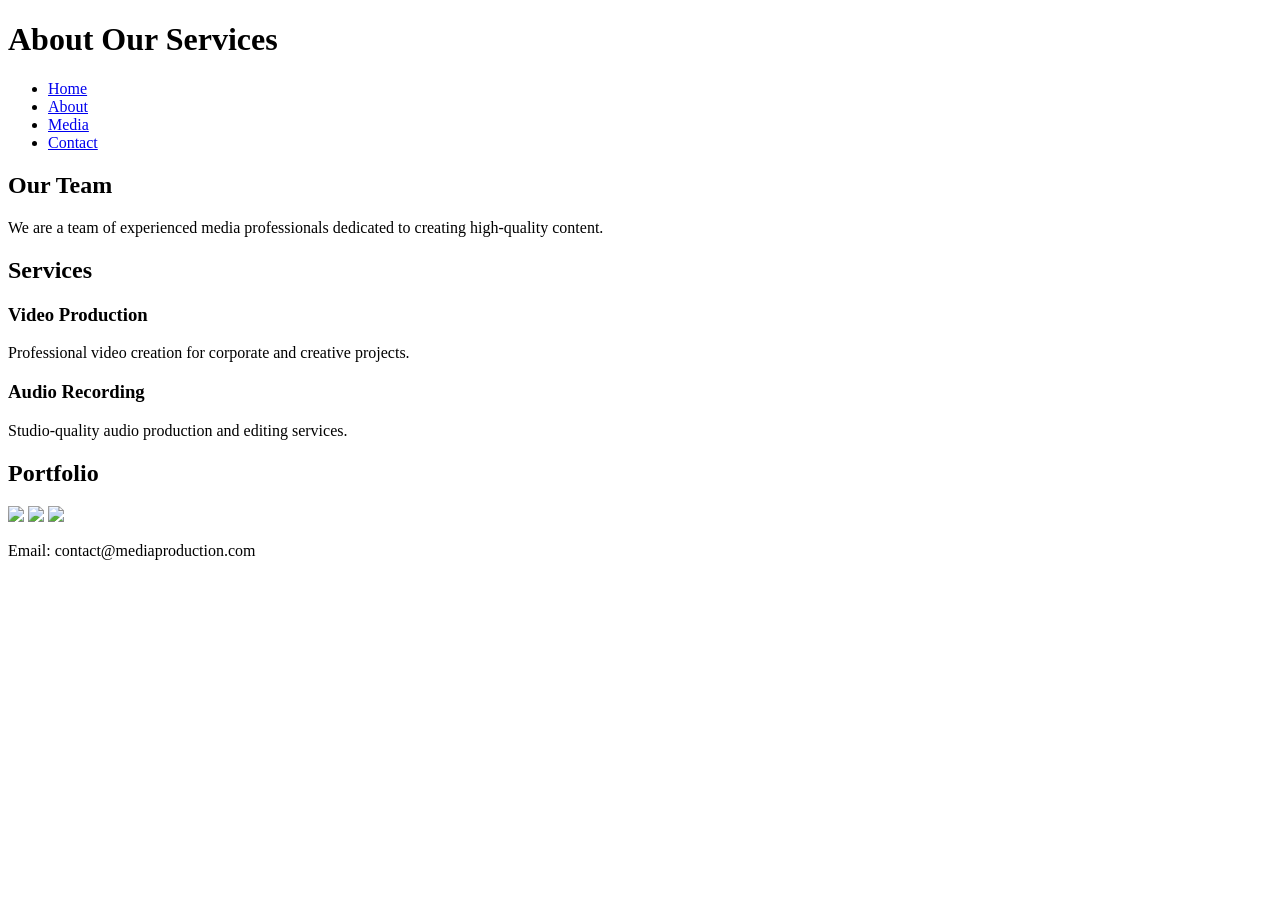
==== about.html @ cf5469ec "fix sematics about" ====
<!DOCTYPE html>
<html lang="en">
<head>
    <meta charset="UTF-8">
    <meta name="viewport" content="width=device-width, initial-scale=1.0">
    <title>About Us</title>
    <link rel="stylesheet" href="css/styles.css">
</head>
<body>
    <header class="top">
        <h1>About Our Services</h1>
        <nav class="nav">
            <ul>
                <li><a href="index.html">Home</a></li>
                <li><a href="about.html">About</a></li>
                <li><a href="media.html">Media</a></li>
                <li><a href="contact.html">Contact</a></li>
            </ul>
        </nav>
    </header>
    
    <section>
        <h2>Our Team</h2>
        <p>We are a team of experienced media professionals dedicated to creating high-quality content.</p>
    </section>
    
    <main>
        <h2>Services</h2>
        <!-- Flexbox layout should be here but using basic divs -->
        <div>
            <h3>Video Production</h3>
            <p>Professional video creation for corporate and creative projects.</p>
        </div>
        <div>
            <h3>Audio Recording</h3>
            <p>Studio-quality audio production and editing services.</p>
        </div>
        <!-- Missing third service -->
    </main>
    
    <section>
        <h2>Portfolio</h2>
        <!-- Grid gallery missing - just basic layout -->
        <img src="images/work1.jpg">
        <img src="images/work2.jpg">
        <img src="images/work3.jpg">
    </section>
    
    <footer class="bottom">
        <p>Email: contact@mediaproduction.com</p>
    </footer>
</body>
</html>
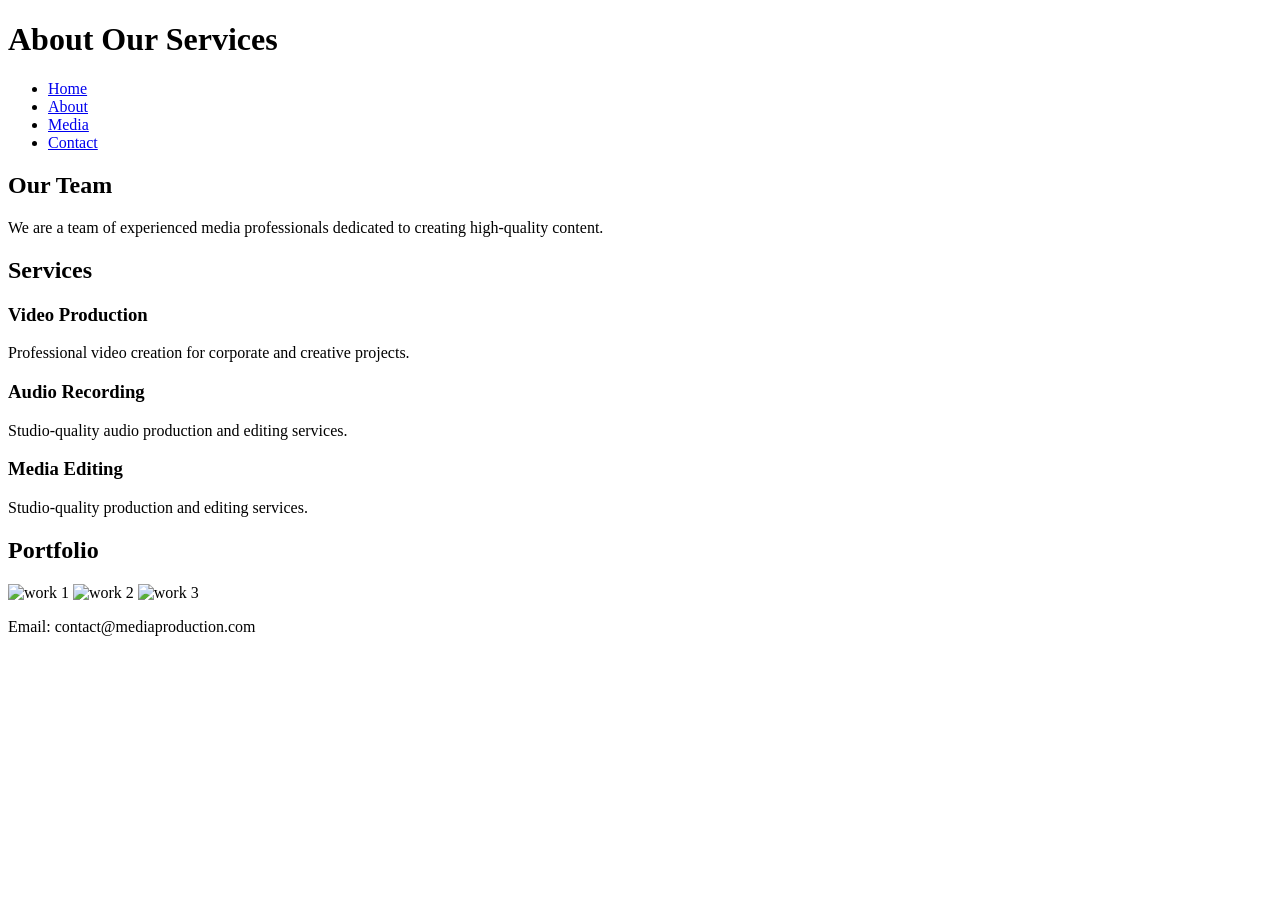
==== commit 7f0b63de: "add missing content and alt" ====
--- a/about.html
+++ b/about.html
@@ -36,14 +36,18 @@
             <p>Studio-quality audio production and editing services.</p>
         </div>
         <!-- Missing third service -->
+        <div>
+            <h3>Media Editing</h3>
+            <p>Studio-quality production and editing services.</p>
+        </div>
     </main>
     
     <section>
         <h2>Portfolio</h2>
         <!-- Grid gallery missing - just basic layout -->
-        <img src="images/work1.jpg">
-        <img src="images/work2.jpg">
-        <img src="images/work3.jpg">
+        <img src="images/work1.jpg" alt="work 1">
+        <img src="images/work2.jpg" alt="work 2">
+        <img src="images/work3.jpg" alt="work 3">
     </section>
     
     <footer class="bottom">
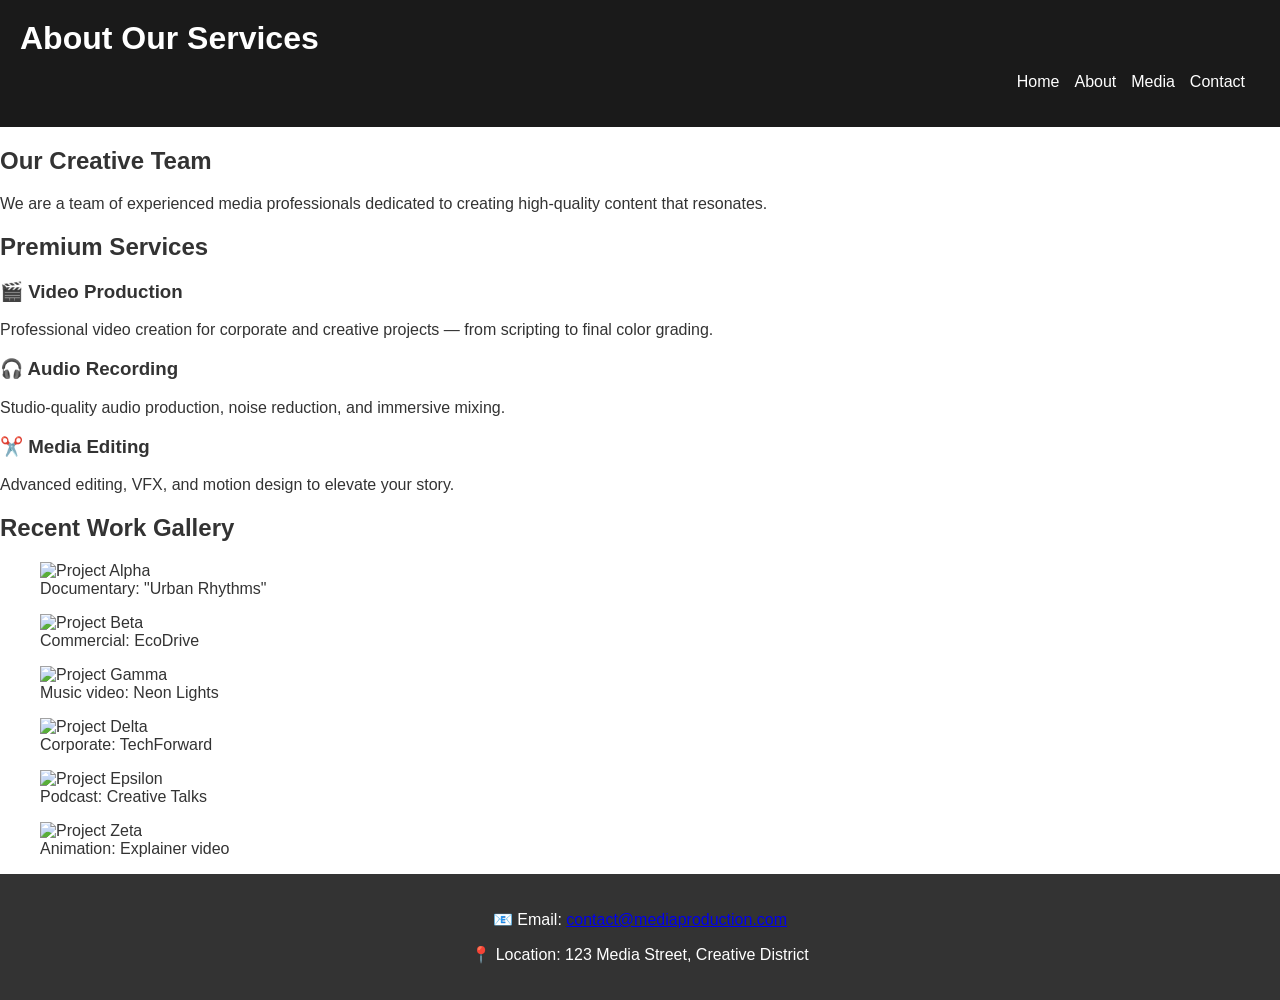
==== commit 5d653832: "about content" ====
--- a/about.html
+++ b/about.html
@@ -3,14 +3,16 @@
 <head>
     <meta charset="UTF-8">
     <meta name="viewport" content="width=device-width, initial-scale=1.0">
+    <meta name="description" content="Learn about our expert media production team and premium services.">
+
     <title>About Us</title>
-    <link rel="stylesheet" href="css/styles.css">
+    <link rel="stylesheet" href="./styles.css">
 </head>
 <body>
     <header class="top">
         <h1>About Our Services</h1>
         <nav class="nav">
-            <ul>
+            <ul class="nav-flex">
                 <li><a href="index.html">Home</a></li>
                 <li><a href="about.html">About</a></li>
                 <li><a href="media.html">Media</a></li>
@@ -20,38 +22,65 @@
     </header>
     
     <section>
-        <h2>Our Team</h2>
-        <p>We are a team of experienced media professionals dedicated to creating high-quality content.</p>
+        <h2>Our Creative Team</h2>
+        <p>We are a team of experienced media professionals dedicated to creating high-quality content that resonates.</p>
     </section>
     
-    <main>
-        <h2>Services</h2>
+    <main class="services-about">
+        <h2>Premium Services</h2>
         <!-- Flexbox layout should be here but using basic divs -->
-        <div>
-            <h3>Video Production</h3>
-            <p>Professional video creation for corporate and creative projects.</p>
-        </div>
-        <div>
-            <h3>Audio Recording</h3>
-            <p>Studio-quality audio production and editing services.</p>
-        </div>
-        <!-- Missing third service -->
-        <div>
-            <h3>Media Editing</h3>
-            <p>Studio-quality production and editing services.</p>
+        <div class="about-flex-container">
+            <article class="about-card">
+                <h3>🎬 Video Production</h3>
+                <p>Professional video creation for corporate and creative projects — from scripting to final color grading.</p>
+            </article>
+            <article class="about-card">
+                <h3>🎧 Audio Recording</h3>
+                <p>Studio-quality audio production, noise reduction, and immersive mixing.</p>
+            </article>
+            <article class="about-card">
+                <h3>✂️ Media Editing</h3>
+                <p>Advanced editing, VFX, and motion design to elevate your story.</p>
+            </article>
         </div>
     </main>
     
-    <section>
-        <h2>Portfolio</h2>
+    <section class="portfolio-grid-section">
+        <h2>Recent Work Gallery</h2>
         <!-- Grid gallery missing - just basic layout -->
-        <img src="images/work1.jpg" alt="work 1">
-        <img src="images/work2.jpg" alt="work 2">
-        <img src="images/work3.jpg" alt="work 3">
+        <div class="portfolio-grid">
+            <figure>
+                <img src="https://picsum.photos/id/101/300/200" alt="Project Alpha">
+                <figcaption>Documentary: "Urban Rhythms"</figcaption>
+            </figure>
+            <figure>
+                <img src="https://picsum.photos/id/104/300/200" alt="Project Beta">
+                <figcaption>Commercial: EcoDrive</figcaption>
+            </figure>
+            <figure>
+                <img src="https://picsum.photos/id/106/300/200" alt="Project Gamma">
+                <figcaption>Music video: Neon Lights</figcaption>
+            </figure>
+            <figure>
+                <img src="https://picsum.photos/id/107/300/200" alt="Project Delta">
+                <figcaption>Corporate: TechForward</figcaption>
+            </figure>
+            <figure>
+                <img src="https://picsum.photos/id/116/300/200" alt="Project Epsilon">
+                <figcaption>Podcast: Creative Talks</figcaption>
+            </figure>
+            <figure>
+                <img src="https://picsum.photos/id/119/300/200" alt="Project Zeta">
+                <figcaption>Animation: Explainer video</figcaption>
+            </figure>
+        </div>
     </section>
     
     <footer class="bottom">
-        <p>Email: contact@mediaproduction.com</p>
+        <div class="footer-flex">
+            <p>📧 Email: <a href="mailto:contact@mediaproduction.com">contact@mediaproduction.com</a></p>
+            <p>📍 Location: 123 Media Street, Creative District</p>
+        </div>
     </footer>
 </body>
 </html>
--- a/styles.css
+++ b/styles.css
@@ -0,0 +1,132 @@
+/* Basic styles with multiple errors and missing features */
+
+body {
+    font-family: Arial;
+    margin: 0;
+    padding: 0;
+    color: #333;
+}
+
+.top {
+    background-color: #1a1a1a;
+    color: white;
+    padding: 20px;
+}
+
+.top h1 {
+    margin: 0;
+}
+
+/* Navigation - not using flexbox, poor styling */
+li {
+    list-style: none;
+}
+
+nav {
+    margin-top: 10px;
+}
+
+nav a {
+    color: white;
+    margin-right: 15px;
+    text-decoration: none;
+}
+
+nav > ul {
+    display: flex;
+    justify-content: right;
+}
+
+@media only screen and (max-width: 768px) {
+    body {
+        background-color: pink;
+    }
+}
+
+@media only screen and (max-width: 320px) {
+    body {
+        background-color: red;
+    }
+
+    .top {
+        padding: 10px;
+    }
+
+    .top h1 {
+        text-align: center;
+    }
+
+    nav {
+        margin-top: 5px;
+    }
+
+    nav a {
+        margin-right: 0;
+    }
+
+    nav > ul {
+        justify-content:space-evenly;
+        padding-left: 0;
+    }
+}
+
+/* Missing: pseudo-classes for hover effects */
+/* Missing: combination selectors */
+/* Missing: advanced selector types (attribute, child, etc) */
+
+.hero {
+    padding: 60px 20px;
+    background-color: lightgray;
+    /* Poor colour contrast */
+    color: #ddd;
+}
+
+/* Missing: flexbox layouts (requirement: 2+ flexbox layouts) */
+/* Missing: CSS Grid layout (requirement: 1+ grid layout) */
+
+.content {
+    padding: 40px 20px;
+}
+
+.content_cards {
+    display: flex;
+    justify-content: space-around;
+}
+
+/* Missing: text effects (shadows, gradients) */
+/* Missing: transforms */
+/* Missing: transitions */
+/* Missing: keyframe animations */
+
+img {
+    max-width: 100%;
+}
+
+/* Video and audio styling missing */
+
+/* Form styling incomplete */
+form input {
+    display: block;
+    margin: 10px 0;
+    padding: 5px;
+}
+
+form button {
+    padding: 10px 20px;
+    background-color: blue;
+    color: white;
+    border: none;
+}
+
+.bottom {
+    background-color: #333;
+    color: white;
+    padding: 20px;
+    text-align: center;
+}
+
+/* Missing: responsive design with media queries */
+/* Missing: advanced layout techniques */
+/* Code quality issues: poor naming, no comments, inconsistent spacing */
+/* Only using 3 selector types (element, class) - needs 5+ */
+/* No pseudo-classes used - needs 5+ */
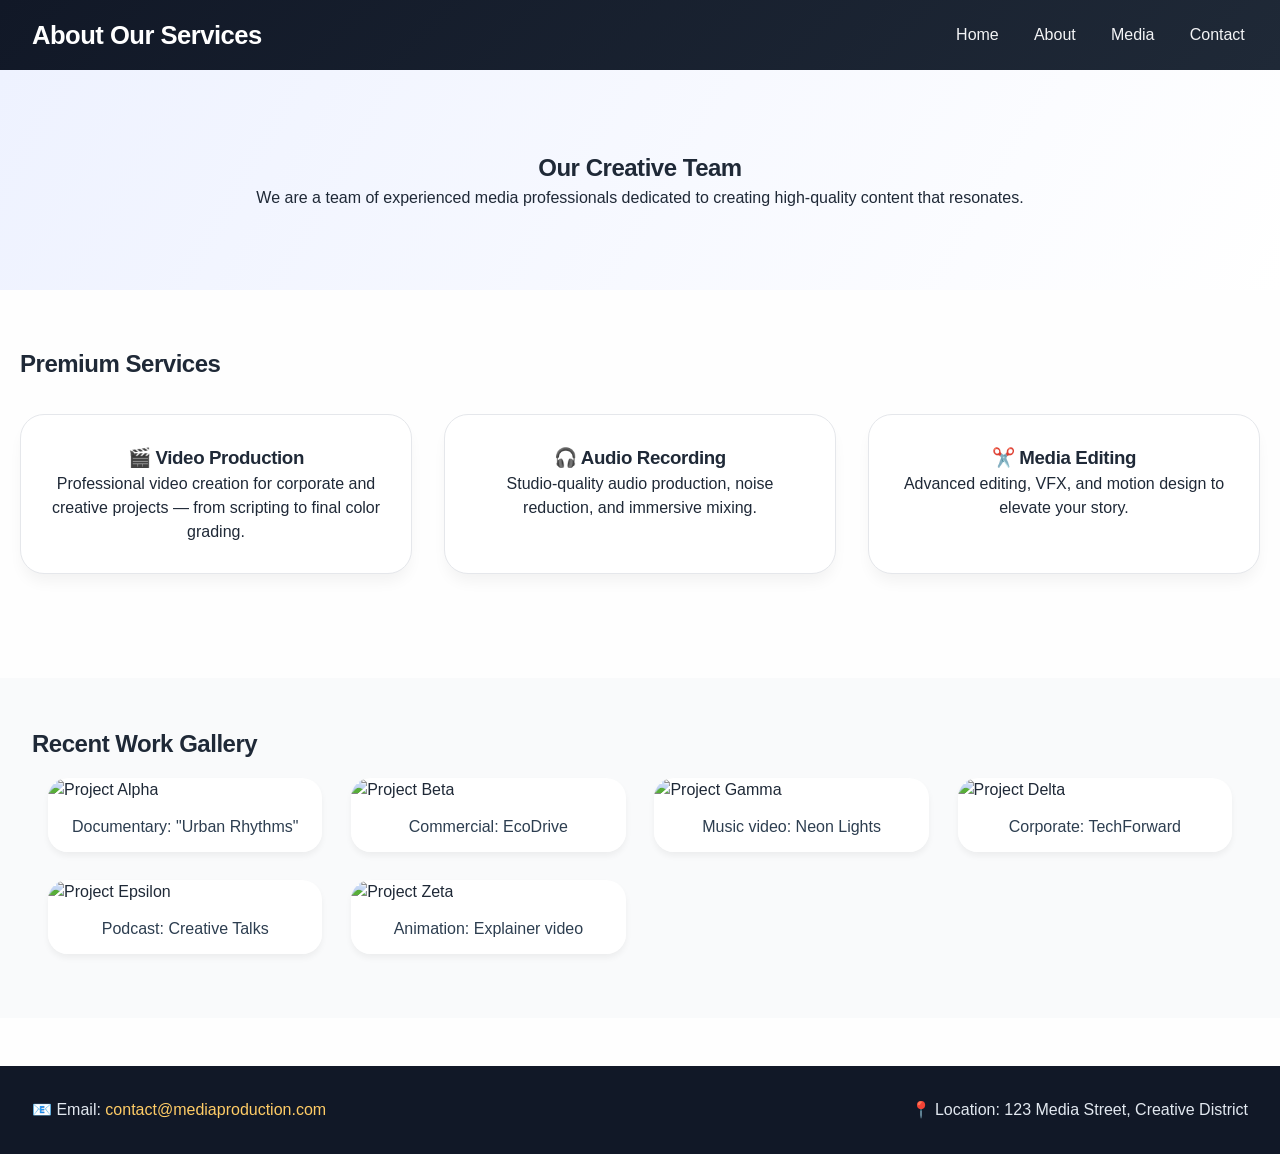
==== commit b7df598d: "tablet styling" ====
--- a/about.html
+++ b/about.html
@@ -21,12 +21,12 @@
         </nav>
     </header>
     
-    <section>
+    <section class="hero">
         <h2>Our Creative Team</h2>
         <p>We are a team of experienced media professionals dedicated to creating high-quality content that resonates.</p>
     </section>
     
-    <main class="services-about">
+    <main class="services-about content">
         <h2>Premium Services</h2>
         <!-- Flexbox layout should be here but using basic divs -->
         <div class="about-flex-container">
--- a/styles.css
+++ b/styles.css
@@ -1,46 +1,395 @@
-/* Basic styles with multiple errors and missing features */
+* {
+    margin: 0;
+    padding: 0;
+    box-sizing: border-box;
+}
 
 body {
     font-family: Arial;
+    background-color: #fefefe;
+    color: #1f2937;
+    line-height: 1.5;
+    transition: background 0.3s ease;
+}
+
+.glow-txt {
+    text-shadow: 0 0 8px rgba(255, 215, 0, 0.6), 2px 2px 4px rgba(0, 0, 0, 0.2);
+    background: linear-gradient(135deg, #ffd966, #ffaa33);
+    background-clip: text;
+    -webkit-background-clip: text;
+    display: inline-block;
+}
+
+h1, h2, h3 {
+    letter-spacing: -0.02em;
+}
+
+.top {
+    background: linear-gradient(135deg, #111827, #1f2937);
+    color: white;
+    padding: 1rem 2rem;
+    display: flex;
+    justify-content: space-between;
+    align-items: center;
+    flex-wrap: wrap;
+    box-shadow: 0 4px 20px rgba(0, 0, 0, 0.1);
+}
+
+.top h1 {
+    font-size: 1.6rem;
+    transition: transform 0.2s;
+}
+
+.top h1:hover {
+    transform: scale(1.02);
+}
+
+/* Navigation - not using flexbox, poor styling */
+.nav-flex {
+    display: flex;
+    gap: 1.8rem;
+    list-style: none;
     margin: 0;
     padding: 0;
-    color: #333;
-}
-
-.top {
-    background-color: #1a1a1a;
+}
+
+.nav a {
+    color: #f3f4f6;
+    text-decoration: none;
+    font-weight: 500;
+    padding: 0.5rem 0.2rem;
+    transition: all 0.25s ease;
+    border-bottom: 2px solid transparent;
+}
+
+.nav a:hover {
+    border-bottom-color: #ffaa33;
+    color: #ffcc66;
+    transform: translateY(-2px);
+}
+
+.nav a:focus-visible {
+    outline: 2px solid #ffaa33;
+    border-radius: 4px;
+}
+
+.hero {
+    padding: 5rem 2rem;
+    background: linear-gradient(120deg, #eef2ff, #fff);
+    text-align: center;
+    margin-bottom: 1rem;
+}
+
+.cta-btn {
+    display: inline-block;
+    background: #2563eb;
+    /* color: white; */
+    padding: 0.75rem 1.8rem;
+    border-radius: 40px;
+    text-decoration: none;
+    margin-top: 1.5rem;
+    transition: all 0.3s cubic-bezier(0.2, 0.9, 0.4, 1.1);
+    box-shadow: 0 4px 6px;
+}
+
+.cta-btn:hover {
     color: white;
-    padding: 20px;
-}
-
-.top h1 {
-    margin: 0;
-}
-
-/* Navigation - not using flexbox, poor styling */
-li {
-    list-style: none;
-}
-
-nav {
-    margin-top: 10px;
-}
-
-nav a {
+    background: #1e40af;
+    transform: scale(1.05) translateY(-3px);
+    box-shadow: 0 10px 20px rgba(0, 0, 0, 0.15);
+}
+
+.content {
+    padding: 40px 20px;
+}
+
+.services-flex,
+.about-flex-container {
+    display: flex;
+    flex-wrap: wrap;
+    justify-content: center;
+    gap: 2rem;
+    margin: 2rem 0;
+}
+
+.service-card,
+.about-card {
+    background: white;
+    border-radius: 24px;
+    padding: 1.8rem;
+    flex: 1 1 260px;
+    box-shadow: 0 10px 15px -3px rgba(0, 0, 0, 0.05);
+    transition: all 0.25s;
+    text-align: center;
+    border: 1px solid #e5e7eb;
+}
+
+.service-card:hover,
+.about-card:hover {
+    transform: translateY(-8px) rotate(0.5deg);
+    box-shadow: 0 20px 25px -12px rgba(0, 0, 0, 0.15);
+    border-color: #ffaa3340;
+}
+
+.icon {
+    font-size: 2.5rem;
+    margin-bottom: 0.5rem;
+}
+
+.grid-gallery,
+.portfolio-grid,
+.client-grid {
+    display: grid;
+    grid-template-columns: repeat(auto-fit, minmax(260px, 1fr));
+    gap: 1.8rem;
+    padding: 1rem;
+}
+
+.featured-grid,
+.portfolio-grid-section {
+    background: #f9fafb;
+    padding: 3rem 2rem;
+    margin: 2rem 0;
+}
+
+.grid-gallery figure,
+.portfolio-grid figure,
+.client-grid figure {
+    background: white;
+    border-radius: 20px;
+    overflow: hidden;
+    transition: all 0.3s;
+    box-shadow: 0 4px 6px rgba(0, 0, 0, 0.05);
+}
+
+.grid-gallery figure:hover,
+.portfolio-grid figure:hover {
+    transform: scale(1.02);
+    box-shadow: 0 20px 25px -12px rgba(0, 0, 0, 0.2);
+}
+
+figure img {
+    width: 100%;
+    height: 200px;
+    object-fit: cover;
+    transition: transform 0.4s ease;
+}
+
+figure:hover img {
+    transform: scale(1.05);
+}
+
+figcaption {
+    padding: 0.8rem;
+    text-align: center;
+    font-weight: 500;
+    background: #ffffff;
+    color: #2d3e50;
+}
+
+.contact-main {
+    min-width: 900px;
+    margin: 2rem auto;
+    padding: 0 1.5rem;
+}
+
+.contact-form fieldset {
+    border: 1px solid #d1d5db;
+    border-radius: 24px;
+    padding: 1.5rem;
+    margin-bottom: 1.8rem;
+}
+
+legend {
+    font-weight: bold;
+    padding: 0 0.8rem;
+    background: white;
+}
+
+.form-group {
+    margin-bottom: 1.2rem;
+}
+
+.form-group label,
+.label-like {
+    display: block;
+    font-weight: 600;
+    margin-bottom: 0.3rem;
+}
+
+input,
+select,
+textarea {
+    width: 100%;
+    padding: 0.7rem;
+    border-radius: 14px;
+    border: 1px solid #cdb5e1;
+    transition: all 0.2s;
+}
+
+input:focus,
+select:focus,
+textarea:focus {
+    outline: none;
+    border-color: #2563eb;
+    box-shadow: 0 0 0 3px rgba(37, 99, 235, 0.2);
+}
+
+.radio-group,
+.checkbox-group {
+    display: flex;
+    flex-wrap: wrap;
+    gap: 1rem;
+    align-items: center;
+}
+
+.radio-group label,
+.checkbox-group label {
+    display: inline-flex;
+    align-items: center;
+    gap: 0.3rem;
+    font-weight: normal;
+}
+
+input[type="radio"],
+input[type="checkbox"] {
+    width: auto;
+    margin-right: 0.3rem;
+}
+
+.submit-btn {
+    background: #10b981;
     color: white;
-    margin-right: 15px;
+    border: none;
+    padding: 0.9rem 2rem;
+    border-radius: 40px;
+    font-weight: bold;
+    font-size: 1rem;
+    cursor: pointer;
+    transition: all 0.25s;
+}
+
+.submit-btn:hover {
+    background: #059669;
+    transform: scale(1.02) translateY(-2px);
+    box-shadow: 0 8px 15px rgba(0,0,0,0.1);
+}
+
+.video-showcase h2 {
+    text-align: center;
+    margin-top: 2rem;
+}
+
+.video-flex {
+    display: flex;
+    flex-wrap: wrap;
+    justify-content: center;
+    gap: 2rem;
+    margin: 2rem 0;
+}
+
+.video-flex figure {
+    max-width: 560px;
+    width: 100%;
+}
+
+video,
+audio {
+    width: 100%;
+    border-radius: 20px;
+}
+
+.location-map iframe {
+    width: 100%;
+    max-width: 900px;
+    margin: 0 auto;
+    display: block;
+}
+
+.bottom {
+    background: #111827;
+    color: #e2e8f0;
+    padding: 2rem;
+    margin-top: 3rem;
+}
+
+.footer-flex {
+    display: flex;
+    justify-content: space-between;
+    flex-wrap: wrap;
+    gap: 1rem;
+    align-items: center;
+}
+
+.bottom a {
+    color: #ffcc66;
     text-decoration: none;
 }
 
-nav > ul {
-    display: flex;
-    justify-content: right;
+@keyframes softPulse {
+    0% { opacity: 0.6; transform: scale(0.98);}
+    50% { opacity: 1; transform: scale(1);}
+    100% { opacity: 0.6; transform: scale(0.98);}
+}
+
+.cta-btn {
+    animation: softPulse 2s infinite ease;
+}
+
+.cta-btn:hover {
+    animation: none;
+}
+
+.services-flex article:first-child {
+    border-left: 5px solid #ffaa33;
+}
+
+.nav-flex li:last-child a {
+    margin-right: 0;
+}
+
+input:invalid:not(:placeholder-shown) {
+    border-color: #ef4444;
+}
+
+input:valid {
+    border-color: #10b981;
+}
+
+form input[type="email"] {
+    background-color: #fef9e3;
 }
 
 @media only screen and (max-width: 768px) {
     body {
         background-color: pink;
     }
+
+    .top {
+        flex-direction: column;
+        text-align: center;
+        gap: 0.8rem;
+    }
+
+    .contact-main {
+        min-width: 300px;
+    }
+
+    .footer-flex {
+        flex-direction: column;
+        text-align: center;
+    }
+
+    .nav-flex {
+        justify-content: center;
+        flex-wrap: wrap;
+        gap: 1rem;
+    }
+
+    .video-flex {
+        flex-direction: column;
+        align-items: center;
+    }
 }
 
 @media only screen and (max-width: 320px) {
@@ -68,63 +417,41 @@
         justify-content:space-evenly;
         padding-left: 0;
     }
+
+    .hero {
+        padding: 40px 15px;
+    }
+
+    .content {
+        padding: 30ox 15px;
+        text-align: center ;
+    }
+
+    .content_cards {
+        display: block;
+    }
+
+    .grid-gallery,
+    .portfolio-grid {
+        grid-template-columns: 1fr;
+    }
+
+    .hero h2 {
+        font-size: 1.6rem;
+    }
 }
 
 /* Missing: pseudo-classes for hover effects */
 /* Missing: combination selectors */
 /* Missing: advanced selector types (attribute, child, etc) */
-
-.hero {
-    padding: 60px 20px;
-    background-color: lightgray;
-    /* Poor colour contrast */
-    color: #ddd;
-}
-
 /* Missing: flexbox layouts (requirement: 2+ flexbox layouts) */
 /* Missing: CSS Grid layout (requirement: 1+ grid layout) */
-
-.content {
-    padding: 40px 20px;
-}
-
-.content_cards {
-    display: flex;
-    justify-content: space-around;
-}
-
 /* Missing: text effects (shadows, gradients) */
 /* Missing: transforms */
 /* Missing: transitions */
 /* Missing: keyframe animations */
-
-img {
-    max-width: 100%;
-}
-
 /* Video and audio styling missing */
-
 /* Form styling incomplete */
-form input {
-    display: block;
-    margin: 10px 0;
-    padding: 5px;
-}
-
-form button {
-    padding: 10px 20px;
-    background-color: blue;
-    color: white;
-    border: none;
-}
-
-.bottom {
-    background-color: #333;
-    color: white;
-    padding: 20px;
-    text-align: center;
-}
-
 /* Missing: responsive design with media queries */
 /* Missing: advanced layout techniques */
 /* Code quality issues: poor naming, no comments, inconsistent spacing */
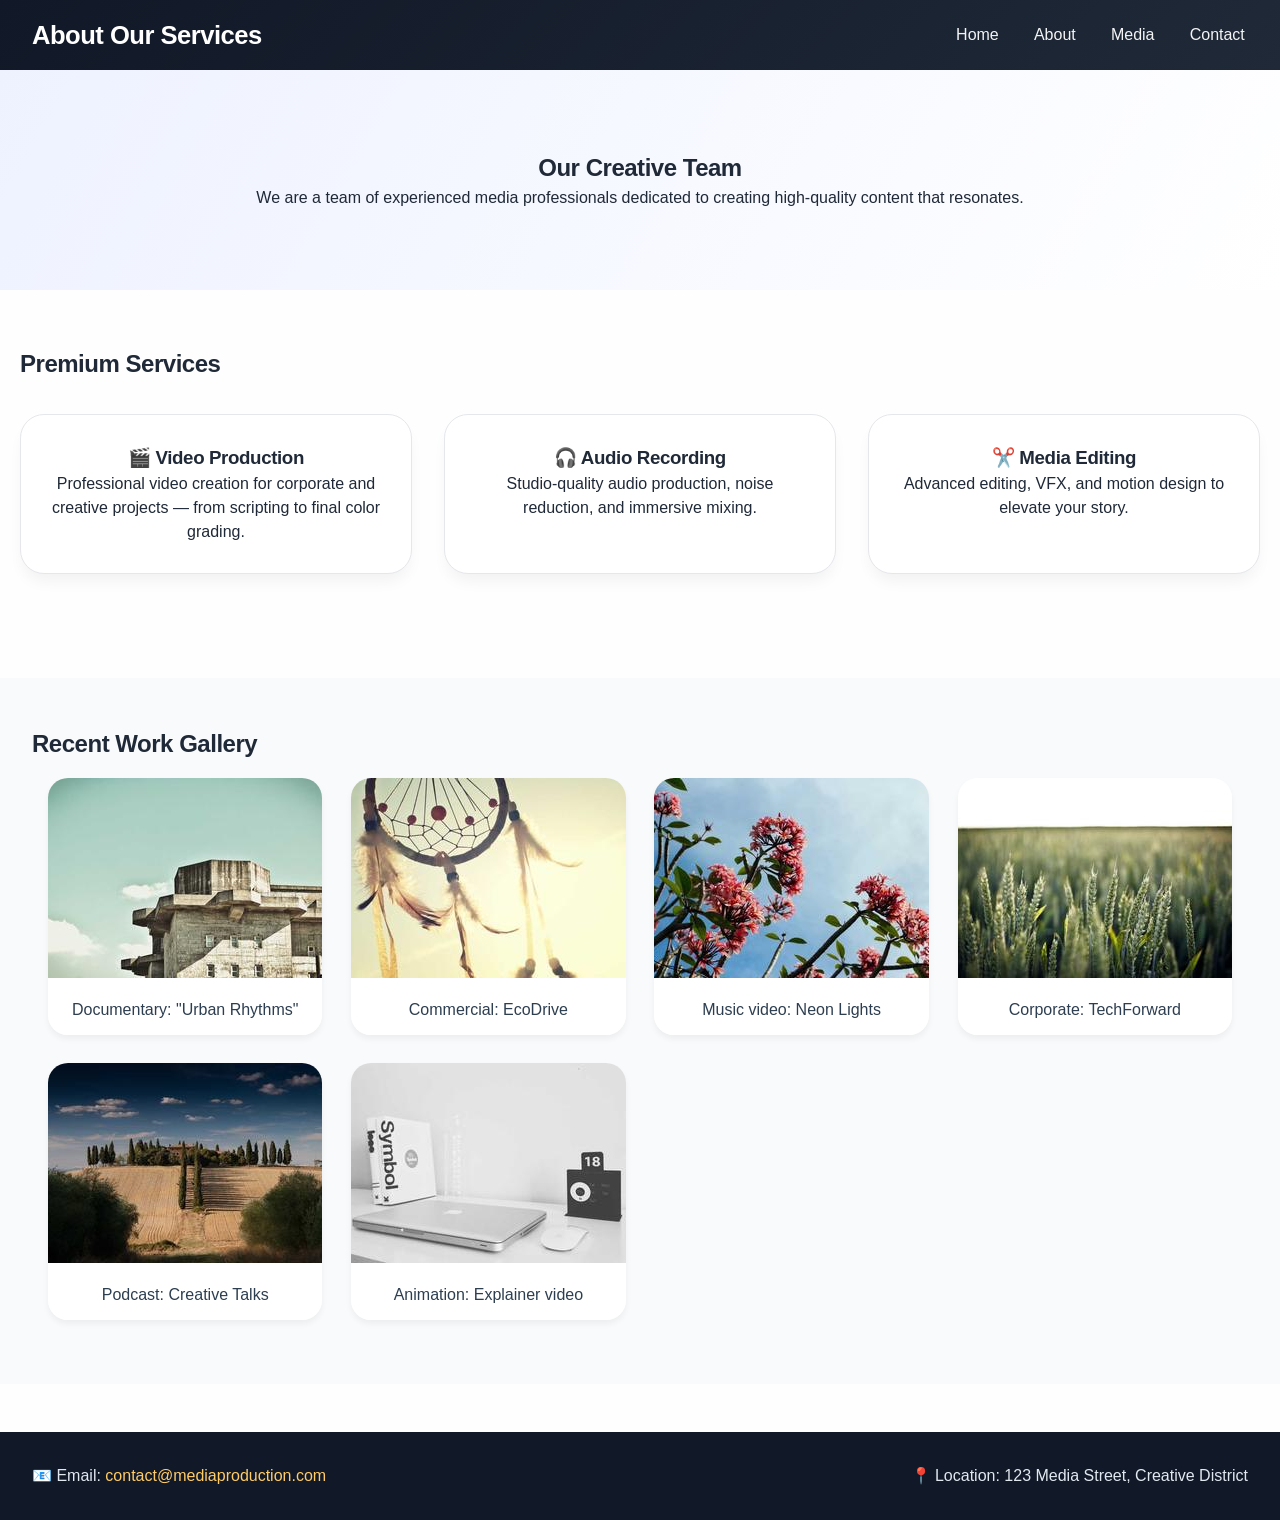
==== commit b99864ef: "images" ====
--- a/about.html
+++ b/about.html
@@ -6,7 +6,7 @@
     <meta name="description" content="Learn about our expert media production team and premium services.">
 
     <title>About Us</title>
-    <link rel="stylesheet" href="./styles.css">
+    <link rel="stylesheet" href="./css/styles.css">
 </head>
 <body>
     <header class="top">
@@ -50,27 +50,27 @@
         <!-- Grid gallery missing - just basic layout -->
         <div class="portfolio-grid">
             <figure>
-                <img src="https://picsum.photos/id/101/300/200" alt="Project Alpha">
+                <img src="./images/urban.jpg" alt="Project Alpha">
                 <figcaption>Documentary: "Urban Rhythms"</figcaption>
             </figure>
             <figure>
-                <img src="https://picsum.photos/id/104/300/200" alt="Project Beta">
+                <img src="./images/ecodrive.jpg" alt="Project Beta">
                 <figcaption>Commercial: EcoDrive</figcaption>
             </figure>
             <figure>
-                <img src="https://picsum.photos/id/106/300/200" alt="Project Gamma">
+                <img src="./images/neon.jpg" alt="Project Gamma">
                 <figcaption>Music video: Neon Lights</figcaption>
             </figure>
             <figure>
-                <img src="https://picsum.photos/id/107/300/200" alt="Project Delta">
+                <img src="./images/tech.jpg" alt="Project Delta">
                 <figcaption>Corporate: TechForward</figcaption>
             </figure>
             <figure>
-                <img src="https://picsum.photos/id/116/300/200" alt="Project Epsilon">
+                <img src="./images/podcast.jpg" alt="Project Epsilon">
                 <figcaption>Podcast: Creative Talks</figcaption>
             </figure>
             <figure>
-                <img src="https://picsum.photos/id/119/300/200" alt="Project Zeta">
+                <img src="./images/animation.jpg" alt="Project Zeta">
                 <figcaption>Animation: Explainer video</figcaption>
             </figure>
         </div>
--- a/css/styles.css
+++ b/css/styles.css
@@ -0,0 +1,435 @@
+* {
+    margin: 0;
+    padding: 0;
+    box-sizing: border-box;
+}
+
+body {
+    font-family: Arial;
+    background-color: #fefefe;
+    color: #1f2937;
+    line-height: 1.5;
+    transition: background 0.3s ease;
+}
+
+.glow-txt {
+    text-shadow: 0 0 8px rgba(255, 215, 0, 0.6), 2px 2px 4px rgba(0, 0, 0, 0.2);
+    background: linear-gradient(135deg, #ffd966, #ffaa33);
+    background-clip: text;
+    -webkit-background-clip: text;
+    display: inline-block;
+}
+
+h1, h2, h3 {
+    letter-spacing: -0.02em;
+}
+
+.top {
+    background: linear-gradient(135deg, #111827, #1f2937);
+    color: white;
+    padding: 1rem 2rem;
+    display: flex;
+    justify-content: space-between;
+    align-items: center;
+    flex-wrap: wrap;
+    box-shadow: 0 4px 20px rgba(0, 0, 0, 0.1);
+}
+
+.top h1 {
+    font-size: 1.6rem;
+    transition: transform 0.2s;
+}
+
+.top h1:hover {
+    transform: scale(1.02);
+}
+
+/* Navigation - not using flexbox, poor styling */
+.nav-flex {
+    display: flex;
+    gap: 1.8rem;
+    list-style: none;
+    margin: 0;
+    padding: 0;
+}
+
+.nav a {
+    color: #f3f4f6;
+    text-decoration: none;
+    font-weight: 500;
+    padding: 0.5rem 0.2rem;
+    transition: all 0.25s ease;
+    border-bottom: 2px solid transparent;
+}
+
+.nav a:hover {
+    border-bottom-color: #ffaa33;
+    color: #ffcc66;
+    transform: translateY(-2px);
+}
+
+.nav a:focus-visible {
+    outline: 2px solid #ffaa33;
+    border-radius: 4px;
+}
+
+.hero {
+    padding: 5rem 2rem;
+    background: linear-gradient(120deg, #eef2ff, #fff);
+    text-align: center;
+    margin-bottom: 1rem;
+}
+
+.cta-btn {
+    display: inline-block;
+    background: #2563eb;
+    /* color: white; */
+    padding: 0.75rem 1.8rem;
+    border-radius: 40px;
+    text-decoration: none;
+    margin-top: 1.5rem;
+    transition: all 0.3s cubic-bezier(0.2, 0.9, 0.4, 1.1);
+    box-shadow: 0 4px 6px;
+}
+
+.cta-btn:hover {
+    color: white;
+    background: #1e40af;
+    transform: scale(1.05) translateY(-3px);
+    box-shadow: 0 10px 20px rgba(0, 0, 0, 0.15);
+}
+
+.content {
+    padding: 40px 20px;
+}
+
+.services-flex,
+.about-flex-container {
+    display: flex;
+    flex-wrap: wrap;
+    justify-content: center;
+    gap: 2rem;
+    margin: 2rem 0;
+}
+
+.service-card,
+.about-card {
+    background: white;
+    border-radius: 24px;
+    padding: 1.8rem;
+    flex: 1 1 260px;
+    box-shadow: 0 10px 15px -3px rgba(0, 0, 0, 0.05);
+    transition: all 0.25s;
+    text-align: center;
+    border: 1px solid #e5e7eb;
+}
+
+.service-card:hover,
+.about-card:hover {
+    transform: translateY(-8px) rotate(0.5deg);
+    box-shadow: 0 20px 25px -12px rgba(0, 0, 0, 0.15);
+    border-color: #ffaa3340;
+}
+
+.icon {
+    font-size: 2.5rem;
+    margin-bottom: 0.5rem;
+}
+
+.grid-gallery,
+.portfolio-grid,
+.client-grid {
+    display: grid;
+    grid-template-columns: repeat(auto-fit, minmax(260px, 1fr));
+    gap: 1.8rem;
+    padding: 1rem;
+}
+
+.featured-grid,
+.portfolio-grid-section {
+    background: #f9fafb;
+    padding: 3rem 2rem;
+    margin: 2rem 0;
+}
+
+.grid-gallery figure,
+.portfolio-grid figure,
+.client-grid figure {
+    background: white;
+    border-radius: 20px;
+    overflow: hidden;
+    transition: all 0.3s;
+    box-shadow: 0 4px 6px rgba(0, 0, 0, 0.05);
+}
+
+.grid-gallery figure:hover,
+.portfolio-grid figure:hover {
+    transform: scale(1.02);
+    box-shadow: 0 20px 25px -12px rgba(0, 0, 0, 0.2);
+}
+
+figure img {
+    width: 100%;
+    height: 200px;
+    object-fit: cover;
+    transition: transform 0.4s ease;
+}
+
+figure:hover img {
+    transform: scale(1.05);
+}
+
+figcaption {
+    padding: 0.8rem;
+    text-align: center;
+    font-weight: 500;
+    background: #ffffff;
+    color: #2d3e50;
+}
+
+.contact-main {
+    min-width: 900px;
+    margin: 2rem auto;
+    padding: 0 1.5rem;
+}
+
+.contact-form fieldset {
+    border: 1px solid #d1d5db;
+    border-radius: 24px;
+    padding: 1.5rem;
+    margin-bottom: 1.8rem;
+}
+
+legend {
+    font-weight: bold;
+    padding: 0 0.8rem;
+    background: white;
+}
+
+.form-group {
+    margin-bottom: 1.2rem;
+}
+
+.form-group label,
+.label-like {
+    display: block;
+    font-weight: 600;
+    margin-bottom: 0.3rem;
+}
+
+input,
+select,
+textarea {
+    width: 100%;
+    padding: 0.7rem;
+    border-radius: 14px;
+    border: 1px solid #cdb5e1;
+    transition: all 0.2s;
+}
+
+input:focus,
+select:focus,
+textarea:focus {
+    outline: none;
+    border-color: #2563eb;
+    box-shadow: 0 0 0 3px rgba(37, 99, 235, 0.2);
+}
+
+.radio-group,
+.checkbox-group {
+    display: flex;
+    flex-wrap: wrap;
+    gap: 1rem;
+    align-items: center;
+}
+
+.radio-group label,
+.checkbox-group label {
+    display: inline-flex;
+    align-items: center;
+    gap: 0.3rem;
+    font-weight: normal;
+}
+
+input[type="radio"],
+input[type="checkbox"] {
+    width: auto;
+    margin-right: 0.3rem;
+}
+
+.submit-btn {
+    background: #10b981;
+    color: white;
+    border: none;
+    padding: 0.9rem 2rem;
+    border-radius: 40px;
+    font-weight: bold;
+    font-size: 1rem;
+    cursor: pointer;
+    transition: all 0.25s;
+}
+
+.submit-btn:hover {
+    background: #059669;
+    transform: scale(1.02) translateY(-2px);
+    box-shadow: 0 8px 15px rgba(0,0,0,0.1);
+}
+
+.video-showcase h2 {
+    text-align: center;
+    margin-top: 2rem;
+}
+
+.video-flex {
+    display: flex;
+    flex-wrap: wrap;
+    justify-content: center;
+    gap: 2rem;
+    margin: 2rem 0;
+}
+
+.video-flex figure {
+    max-width: 560px;
+    width: 100%;
+}
+
+video,
+audio {
+    width: 100%;
+    border-radius: 20px;
+}
+
+.location-map iframe {
+    width: 100%;
+    max-width: 900px;
+    margin: 0 auto;
+    display: block;
+}
+
+.bottom {
+    background: #111827;
+    color: #e2e8f0;
+    padding: 2rem;
+    margin-top: 3rem;
+}
+
+.footer-flex {
+    display: flex;
+    justify-content: space-between;
+    flex-wrap: wrap;
+    gap: 1rem;
+    align-items: center;
+}
+
+.bottom a {
+    color: #ffcc66;
+    text-decoration: none;
+}
+
+@keyframes softPulse {
+    0% { opacity: 0.6; transform: scale(0.98);}
+    50% { opacity: 1; transform: scale(1);}
+    100% { opacity: 0.6; transform: scale(0.98);}
+}
+
+.cta-btn {
+    animation: softPulse 2s infinite ease;
+}
+
+.cta-btn:hover {
+    animation: none;
+}
+
+.services-flex article:first-child {
+    border-left: 5px solid #ffaa33;
+}
+
+.nav-flex li:last-child a {
+    margin-right: 0;
+}
+
+input:invalid:not(:placeholder-shown) {
+    border-color: #ef4444;
+}
+
+input:valid {
+    border-color: #10b981;
+}
+
+form input[type="email"] {
+    background-color: #fef9e3;
+}
+
+@media only screen and (max-width: 768px) {
+    .top {
+        flex-direction: column;
+        text-align: center;
+        gap: 0.8rem;
+    }
+
+    .contact-main {
+        min-width: 300px;
+    }
+
+    .footer-flex {
+        flex-direction: column;
+        text-align: center;
+    }
+
+    .nav-flex {
+        justify-content: center;
+        flex-wrap: wrap;
+        gap: 1rem;
+    }
+
+    .video-flex {
+        flex-direction: column;
+        align-items: center;
+    }
+}
+
+@media only screen and (max-width: 320px) {
+
+    .top {
+        padding: 10px;
+    }
+
+    .top h1 {
+        text-align: center;
+    }
+
+    nav {
+        margin-top: 5px;
+    }
+
+    nav a {
+        margin-right: 0;
+    }
+
+    nav > ul {
+        justify-content:space-evenly;
+        padding-left: 0;
+    }
+
+    .hero {
+        padding: 40px 15px;
+    }
+
+    .content {
+        padding: 30ox 15px;
+        text-align: center ;
+    }
+
+    .content_cards {
+        display: block;
+    }
+
+    .grid-gallery,
+    .portfolio-grid {
+        grid-template-columns: 1fr;
+    }
+
+    .hero h2 {
+        font-size: 1.6rem;
+    }
+}
